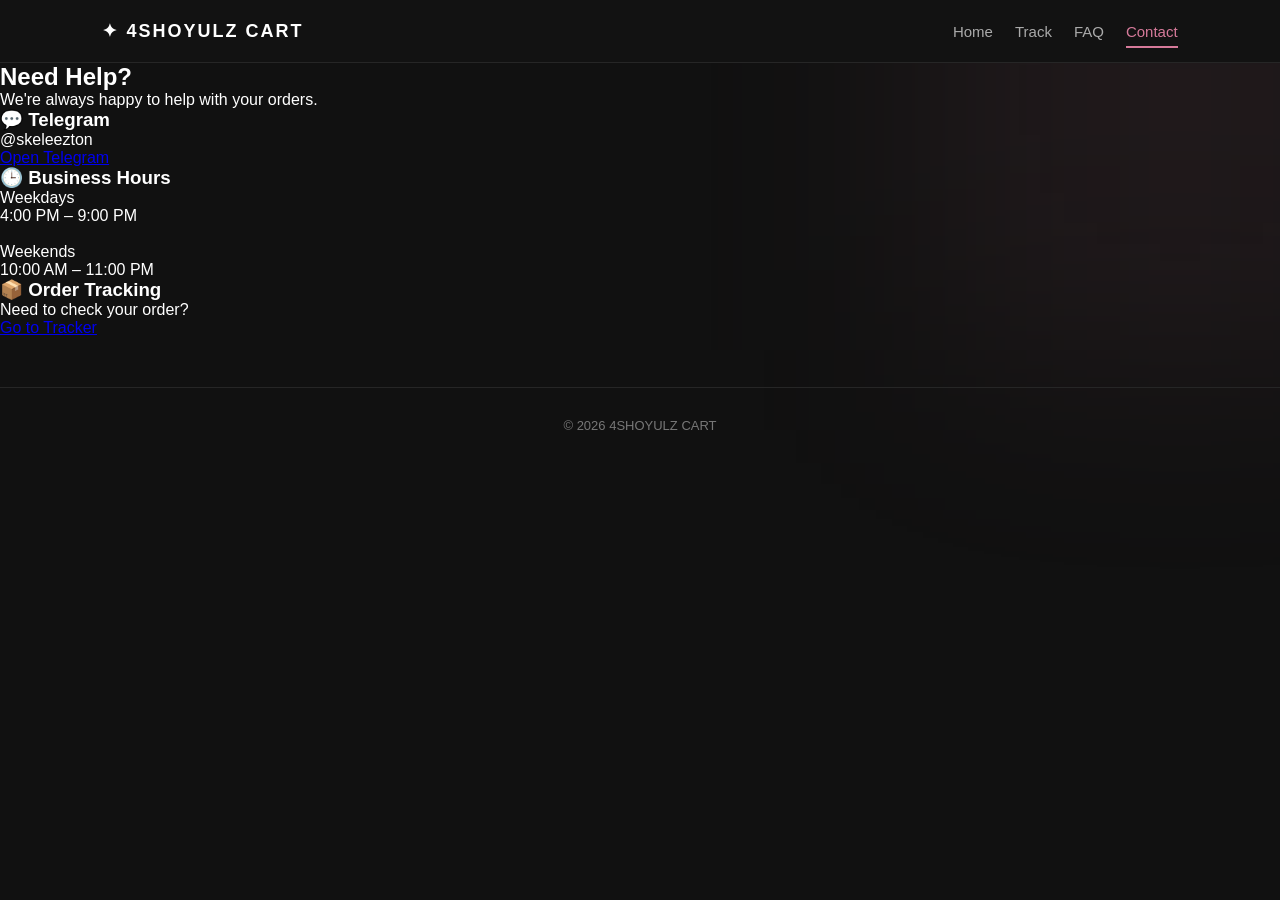
==== contact.html @ 6b8dbabb "Add contact.html for customer support information" ====
<!DOCTYPE html>
<html lang="en">

<head>

<meta charset="UTF-8">

<meta name="viewport" content="width=device-width, initial-scale=1.0">

<title>Contact | 4SHOYULZ CART</title>

<link rel="stylesheet" href="style.css">

</head>

<body>

<nav class="navbar">

    <div class="logo">
        ✦ 4SHOYULZ CART
    </div>

    <div class="nav-links">
        <a href="index.html">Home</a>
        <a href="track.html">Track</a>
        <a href="faq.html">FAQ</a>
        <a href="contact.html" class="active">Contact</a>
    </div>

</nav>

<section class="contact-section">

<h1>Need Help?</h1>

<p class="contact-subtitle">

We're always happy to help with your orders.

</p>

<div class="contact-card">

<h3>💬 Telegram</h3>

<p>@skeleezton</p>

<a class="contact-btn"
href="https://t.me/skeleezton">

Open Telegram

</a>

</div>

<div class="contact-card">

<h3>🕒 Business Hours</h3>

<p>

Weekdays<br>

4:00 PM – 9:00 PM

</p>

<br>

<p>

Weekends<br>

10:00 AM – 11:00 PM

</p>

</div>

<div class="contact-card">

<h3>📦 Order Tracking</h3>

<p>

Need to check your order?

</p>

<a class="contact-btn"
href="track.html">

Go to Tracker

</a>

</div>

</section>

<footer>

<p>

© 2026 4SHOYULZ CART

</p>

</footer>

</body>

</html>
---- style.css ----
/* =====================================
   4shoyulz Cart
   Version 2.0
===================================== */

*{
    margin:0;
    padding:0;
    box-sizing:border-box;
}

:root{

    --bg:#111111;
    --card:#1b1b1b;
    --card-hover:#242424;

    --border:#2d2d2d;

    --accent:#c84f7d;
    --accent-hover:#d76593;

    --text:#ffffff;
    --sub:#a5a5a5;

    --success:#61d36b;
    --warning:#ffc857;
    --warehouse:#61a8ff;
    --admin:#d88cff;

}

body{

    background:var(--bg);

    color:var(--text);

    font-family:'Poppins',sans-serif;

    min-height:100vh;

}

/* Loading */

#loading{

    position:fixed;

    inset:0;

    background:#111;

    display:flex;

    flex-direction:column;

    justify-content:center;

    align-items:center;

    z-index:9999;

}

.loader{

    width:55px;

    height:55px;

    border-radius:50%;

    border:5px solid #333;

    border-top:5px solid var(--accent);

    animation:spin 1s linear infinite;

}

@keyframes spin{

from{

transform:rotate(0);

}

to{

transform:rotate(360deg);

}

}

#loading p{

margin-top:18px;

color:#cfcfcf;

}

/* Container */

.container{

width:92%;

max-width:520px;

margin:auto;

padding:60px 0;

}

/* Header */

header{

text-align:center;

margin-bottom:40px;

}

header h1{

font-family:'Outfit',sans-serif;

font-size:40px;

font-weight:700;

letter-spacing:.5px;

}

header p{

margin-top:8px;

color:var(--sub);

}

.mini-title{

display:inline-block;

padding:8px 18px;

background:rgba(217,108,151,.15);

border:1px solid rgba(217,108,151,.35);

border-radius:30px;

font-size:13px;

letter-spacing:2px;

color:#f4b6cc;

margin-bottom:20px;

}

.subtitle{

margin-top:12px;

color:#b3b3b3;

font-size:15px;

}

.search-box label{

display:block;

margin-bottom:12px;

font-size:14px;

font-weight:600;

color:#f0f0f0;

}

.search-box small{

display:block;

margin-top:15px;

color:#8d8d8d;

font-size:12px;

text-align:center;

line-height:20px;

}

/* Search */

.search-box{

background:var(--card);

padding:22px;

border-radius:20px;

border:1px solid var(--border);

box-shadow:0 0 30px rgba(200,79,125,.15);

}

.search-box input{

width:100%;

height:58px;

background:#232323;

border:1px solid #2f2f2f;

border-radius:16px;

padding:0 18px;

color:white;

font-size:15px;

outline:none;

transition:.3s;

}

.search-box input:focus{

border:1px solid #d96c97;

box-shadow:0 0 18px rgba(217,108,151,.3);

}

.search-box button{

margin-top:18px;

width:100%;

height:58px;

border:none;

border-radius:40px;

background:linear-gradient(90deg,#c84f7d,#d96c97);

color:white;

font-size:16px;

font-weight:600;

cursor:pointer;

transition:.35s;

box-shadow:0 10px 25px rgba(217,108,151,.25);

}

.search-box button:hover{

transform:translateY(-3px);

box-shadow:0 15px 35px rgba(217,108,151,.35);

}

/* Result */

.result-header{

margin:35px 0 20px;

}

.result-header h2{

font-family:'Outfit',sans-serif;

font-size:25px;

}

.result-header p{

margin-top:5px;

color:var(--sub);

}

/* Cards */

.order-card{

background:var(--card);

border:1px solid var(--border);

border-radius:18px;

padding:20px;

margin-bottom:18px;

transition:.25s;

}

.order-card:hover{

background:var(--card-hover);

transform:translateY(-3px);

}

.tag{

display:inline-block;

background:rgba(200,79,125,.15);

color:#ffb7cf;

padding:7px 14px;

border-radius:30px;

font-size:13px;

font-weight:600;

margin-bottom:18px;

}

.item{

font-size:22px;

font-weight:600;

margin-bottom:18px;

}

.quantity{

display:flex;

justify-content:space-between;

margin-bottom:18px;

font-size:15px;

}

.quantity span{

font-weight:700;

}

/* Status Badge */

.status{

display:inline-flex;

align-items:center;

padding:10px 18px;

border-radius:30px;

font-size:14px;

font-weight:600;

margin-bottom:18px;

background:#2c2c2c;

}

/* Progress */

.progress{

margin-top:8px;

}

.progress-bar{

width:100%;

height:12px;

background:#2b2b2b;

border-radius:30px;

overflow:hidden;

margin-bottom:8px;

}

.progress-fill{

width:20%;

height:100%;

background:linear-gradient(90deg,#c84f7d,#ff9fc3);

border-radius:30px;

transition:.4s;

}

.progress-text{

font-size:13px;

color:#d0d0d0;

}

/* Updated */

.updated{

margin-top:18px;

font-size:13px;

color:#999;

}

.updated span{

color:white;

}

/* Empty */

.empty-card{

background:var(--card);

border-radius:18px;

padding:30px;

text-align:center;

border:1px solid var(--border);

margin-top:30px;

}

.empty-card h2{

font-family:'Outfit',sans-serif;

margin-bottom:12px;

}

.empty-card p{

color:var(--sub);

}

/* Footer */

footer{

text-align:center;

padding:40px 0;

color:#666;

font-size:13px;

}

/* Hidden */

.hidden{

display:none;

}

/* Mobile */

@media(max-width:480px){

header h1{

font-size:31px;

}

.item{

font-size:18px;

}

.search-box{

padding:18px;

}

                }

/* ==========================
ORDER CARD V3
========================== */

.order-card{

background:#181818;

border:1px solid #2b2b2b;

border-radius:24px;

padding:22px;

margin-top:22px;

box-shadow:0 15px 40px rgba(0,0,0,.35);

transition:.35s;

}

.order-card:hover{

transform:translateY(-4px);

border-color:#d67a9a;

}

.card-top{

display:flex;

justify-content:space-between;

align-items:center;

margin-bottom:18px;

}

.tag{

background:#232323;

padding:8px 14px;

border-radius:50px;

font-weight:600;

color:#f3b3ca;

font-size:13px;

}

.quantity{

background:#232323;

padding:8px 14px;

border-radius:50px;

color:white;

font-size:13px;

}

.item{

font-size:22px;

margin-bottom:18px;

line-height:1.4;

}

.status-badge{

display:inline-flex;

align-items:center;

padding:10px 18px;

border-radius:50px;

margin-bottom:24px;

font-weight:600;

font-size:14px;

}

.updated{

margin-top:28px;

font-size:13px;

color:#9c9c9c;

}

.updated span{

display:block;

margin-top:5px;

color:white;

font-weight:600;

   }

/* ==========================
TRACKER
========================== */

.tracker{

display:flex;

justify-content:space-between;

align-items:flex-start;

margin-top:20px;

gap:8px;

}

.step{

display:flex;

flex-direction:column;

align-items:center;

flex:1;

}

.circle{

width:42px;

height:42px;

border-radius:50%;

background:#2a2a2a;

display:flex;

align-items:center;

justify-content:center;

font-size:18px;

transition:.3s;

}

.step span{

margin-top:8px;

font-size:11px;

text-align:center;

color:#9b9b9b;

}

.line{

height:3px;

background:#2a2a2a;

flex:1;

margin-top:20px;

border-radius:20px;

}

.circle.active{

background:#d67a9a;

box-shadow:0 0 18px rgba(214,122,154,.45);

transform:scale(1.05);

}

.line.active{

background:#d67a9a;

}

.order-card{

animation:fadeUp .45s ease;

}

@keyframes fadeUp{

from{

opacity:0;

transform:translateY(30px);

}

to{

opacity:1;

transform:translateY(0);

}

}

button:disabled{

opacity:.8;

cursor:not-allowed;

}

button{

overflow:hidden;

position:relative;

}

button::after{

content:"";

position:absolute;

top:0;

left:-100%;

width:100%;

height:100%;

background:linear-gradient(
90deg,
transparent,
rgba(255,255,255,.2),
transparent
);

transition:.6s;

}

button:hover::after{

left:100%;

}

/* =========================
NAVBAR
========================= */

.navbar{

position:sticky;

top:0;

z-index:999;

display:flex;

justify-content:space-between;

align-items:center;

padding:18px 8%;

background:rgba(18,18,18,.75);

backdrop-filter:blur(18px);

-webkit-backdrop-filter:blur(18px);

border-bottom:1px solid rgba(255,255,255,.05);

}

.logo{

font-size:18px;

font-weight:700;

letter-spacing:2px;

color:white;

}

.nav-links{

display:flex;

gap:30px;

}

.nav-links a{

position:relative;

text-decoration:none;

color:#9c9c9c;

font-weight:500;

transition:.3s;

}

.nav-links a:hover{

color:white;

}

.nav-links a.active{

color:#d67a9a;

}

.nav-links a::after{

content:"";

position:absolute;

left:0;

bottom:-8px;

width:0;

height:2px;

background:#d67a9a;

transition:.3s;

}

.nav-links a:hover::after,

.nav-links a.active::after{

width:100%;

}

/* =========================
HERO
========================= */

.hero{

padding:70px 20px;

display:flex;

justify-content:center;

}

.hero-card{

max-width:700px;

width:100%;

background:#181818;

border:1px solid #2a2a2a;

border-radius:28px;

padding:45px 35px;

text-align:center;

box-shadow:0 20px 50px rgba(0,0,0,.35);

}

.hero-card h1{

font-size:42px;

margin-bottom:18px;

}

.hero-card p{

color:#b7b7b7;

line-height:1.8;

margin-bottom:35px;

}

.hero-btn{

display:inline-block;

padding:16px 34px;

background:#d67a9a;

color:white;

border-radius:40px;

text-decoration:none;

font-weight:600;

transition:.3s;

}

.hero-btn:hover{

transform:translateY(-3px);

box-shadow:0 10px 30px rgba(214,122,154,.35);

}

/* =========================
FEATURES
========================= */

.features{

display:grid;

grid-template-columns:repeat(auto-fit,minmax(250px,1fr));

gap:20px;

padding:40px 8% 80px;

}

.feature-card{

background:#181818;

border:1px solid #2a2a2a;

border-radius:22px;

padding:25px;

transition:.3s;

}

.feature-card:hover{

transform:translateY(-5px);

border-color:#d67a9a;

}

.feature-card h3{

margin-bottom:12px;

}

.feature-card p{

color:#b7b7b7;

line-height:1.7;

}

footer{

padding:30px;

text-align:center;

color:#777;

border-top:1px solid #262626;

margin-top:50px;

}

/* =========================
NAVBAR
========================= */

.navbar{

display:flex;

justify-content:space-between;

align-items:center;

padding:20px 8%;

background:#121212;

border-bottom:1px solid #262626;

position:sticky;

top:0;

z-index:100;

}

.logo{

font-size:18px;

font-weight:700;

letter-spacing:2px;

color:#fff;

}

.nav-links{

display:flex;

gap:22px;

}

.nav-links a{

color:#aaa;

text-decoration:none;

font-size:15px;

transition:.3s;

}

.nav-links a:hover,

.nav-links .active{

color:#d67a9a;

}

/* =========================
HERO
========================= */

.hero{

padding:70px 20px;

display:flex;

justify-content:center;

}

.hero-card{

max-width:700px;

width:100%;

background:#181818;

border:1px solid #2a2a2a;

border-radius:28px;

padding:45px 35px;

text-align:center;

box-shadow:0 20px 50px rgba(0,0,0,.35);

}

.hero-card h1{

font-size:42px;

margin-bottom:18px;

}

.hero-card p{

color:#b7b7b7;

line-height:1.8;

margin-bottom:35px;

}

.hero-btn{

display:inline-block;

padding:16px 34px;

background:#d67a9a;

color:white;

border-radius:40px;

text-decoration:none;

font-weight:600;

transition:.3s;

}

.hero-btn:hover{

transform:translateY(-3px);

box-shadow:0 10px 30px rgba(214,122,154,.35);

}

/* =========================
FEATURES
========================= */

.features{

display:grid;

grid-template-columns:repeat(auto-fit,minmax(250px,1fr));

gap:20px;

padding:40px 8% 80px;

}

.feature-card{

background:#181818;

border:1px solid #2a2a2a;

border-radius:22px;

padding:25px;

transition:.3s;

}

.feature-card:hover{

transform:translateY(-5px);

border-color:#d67a9a;

}

.feature-card h3{

margin-bottom:12px;

}

.feature-card p{

color:#b7b7b7;

line-height:1.7;

}

footer{

padding:30px;

text-align:center;

color:#777;

border-top:1px solid #262626;

margin-top:50px;

}

.hero{

animation:fadeHero 1s ease;

}

@keyframes fadeHero{

from{

opacity:0;

transform:translateY(40px);

}

to{

opacity:1;

transform:translateY(0);

}

}

body{

position:relative;

overflow-x:hidden;

}

body::before{

content:"";

position:fixed;

width:500px;

height:500px;

background:rgba(214,122,154,.08);

filter:blur(120px);

top:-150px;

right:-150px;

z-index:-1;

}

/* ==========================
FAQ
========================== */

.faq-section{

max-width:850px;

margin:80px auto;

padding:0 20px;

}

.faq-section h1{

text-align:center;

margin-bottom:45px;

font-size:38px;

}

.faq{

margin-bottom:18px;

border:1px solid #2a2a2a;

border-radius:18px;

background:#181818;

overflow:hidden;

}

.faq-question{

width:100%;

padding:22px;

background:none;

border:none;

color:white;

display:flex;

justify-content:space-between;

align-items:center;

font-size:17px;

cursor:pointer;

}

.faq-question span{

font-size:24px;

transition:.3s;

}

.faq-question.open span{

transform:rotate(45deg);

}

.faq-answer{

max-height:0;

overflow:hidden;

transition:max-height .35s ease;

padding:0 22px;

color:#b7b7b7;

line-height:1.8;

}

.faq-answer p{

margin:18px 0;

}

.faq-question.open + .faq-answer{

padding-bottom:20px;

}
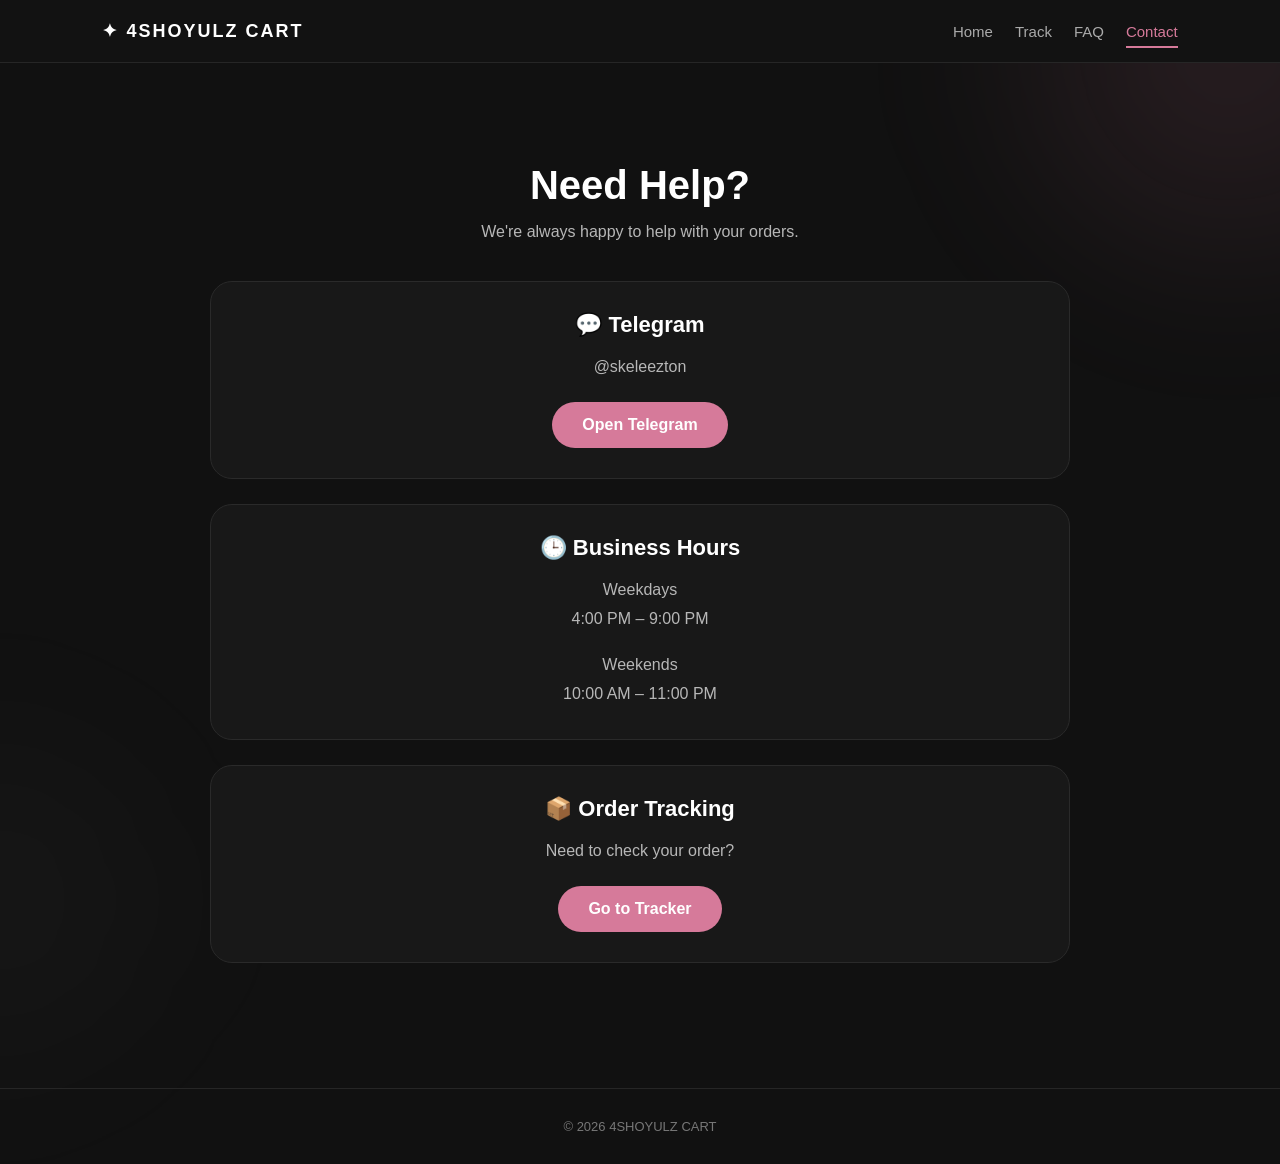
==== commit 153ac0e9: "Fix Telegram link in contact.html" ====
--- a/contact.html
+++ b/contact.html
@@ -47,7 +47,7 @@
 <p>@skeleezton</p>
 
 <a class="contact-btn"
-href="https://t.me/skeleezton">
+href="t.me/skeleezton">
 
 Open Telegram
 
--- a/style.css
+++ b/style.css
@@ -580,9 +580,11 @@
 
 .order-card:hover{
 
-transform:translateY(-4px);
+transform:translateY(-8px);
 
 border-color:#d67a9a;
+
+box-shadow:0 20px 40px rgba(214,122,154,.15);
 
 }
 
@@ -1061,9 +1063,11 @@
 
 .feature-card:hover{
 
-transform:translateY(-5px);
+transform:translateY(-8px);
 
 border-color:#d67a9a;
+
+box-shadow:0 15px 35px rgba(214,122,154,.18);
 
 }
 
@@ -1347,19 +1351,45 @@
 
 position:fixed;
 
+top:-250px;
+
+right:-250px;
+
+width:600px;
+
+height:600px;
+
+background:radial-gradient(circle,#d67a9a22,transparent 70%);
+
+filter:blur(60px);
+
+pointer-events:none;
+
+z-index:-2;
+
+}
+
+body::after{
+
+content:"";
+
+position:fixed;
+
+bottom:-250px;
+
+left:-250px;
+
 width:500px;
 
 height:500px;
 
-background:rgba(214,122,154,.08);
-
-filter:blur(120px);
-
-top:-150px;
-
-right:-150px;
-
-z-index:-1;
+background:radial-gradient(circle,#ffffff08,transparent 70%);
+
+filter:blur(70px);
+
+pointer-events:none;
+
+z-index:-2;
 
 }
 
@@ -1466,3 +1496,246 @@
 padding-bottom:20px;
 
 }
+
+/* ==========================
+CONTACT
+========================== */
+
+.contact-section{
+
+max-width:900px;
+
+margin:80px auto;
+
+padding:20px;
+
+text-align:center;
+
+}
+
+.contact-section h1{
+
+font-size:40px;
+
+margin-bottom:15px;
+
+}
+
+.contact-subtitle{
+
+color:#b7b7b7;
+
+margin-bottom:40px;
+
+}
+
+.contact-card{
+
+background:#181818;
+
+border:1px solid #2a2a2a;
+
+border-radius:22px;
+
+padding:30px;
+
+margin-bottom:25px;
+
+transition:.3s;
+
+}
+
+.contact-card:hover{
+
+transform:translateY(-5px);
+
+border-color:#d67a9a;
+
+}
+
+.contact-card h3{
+
+margin-bottom:15px;
+
+font-size:22px;
+
+}
+
+.contact-card p{
+
+color:#b7b7b7;
+
+line-height:1.8;
+
+}
+
+.contact-btn{
+
+display:inline-block;
+
+margin-top:20px;
+
+padding:14px 30px;
+
+background:#d67a9a;
+
+color:white;
+
+text-decoration:none;
+
+border-radius:30px;
+
+font-weight:600;
+
+transition:.3s;
+
+}
+
+.contact-btn:hover{
+
+transform:translateY(-3px);
+
+box-shadow:0 10px 25px rgba(214,122,154,.35);
+
+}
+
+/* ==========================
+MOBILE RESPONSIVE
+========================== */
+
+@media (max-width:768px){
+
+.navbar{
+
+flex-direction:column;
+
+gap:15px;
+
+padding:18px;
+
+}
+
+.logo{
+
+font-size:16px;
+
+text-align:center;
+
+}
+
+.nav-links{
+
+gap:18px;
+
+flex-wrap:wrap;
+
+justify-content:center;
+
+}
+
+.hero-card{
+
+padding:30px 22px;
+
+}
+
+.hero-card h1{
+
+font-size:30px;
+
+}
+
+.hero-card p{
+
+font-size:15px;
+
+}
+
+.features{
+
+grid-template-columns:1fr;
+
+padding:30px 20px 60px;
+
+}
+
+.feature-card{
+
+padding:22px;
+
+}
+
+.contact-section h1,
+
+.faq-section h1{
+
+font-size:30px;
+
+}
+
+.order-card{
+
+padding:18px;
+
+}
+
+.item{
+
+font-size:19px;
+
+}
+
+.tracker{
+
+gap:4px;
+
+}
+
+.step span{
+
+font-size:9px;
+
+}
+
+.circle{
+
+width:34px;
+
+height:34px;
+
+font-size:15px;
+
+}
+
+.line{
+
+   body{
+
+animation:pageFade .7s ease;
+
+}
+
+@keyframes pageFade{
+
+from{
+
+opacity:0;
+
+transform:translateY(12px);
+
+}
+
+to{
+
+opacity:1;
+
+transform:translateY(0);
+
+}
+
+}
+margin-top:17px;
+
+}
+
+}
